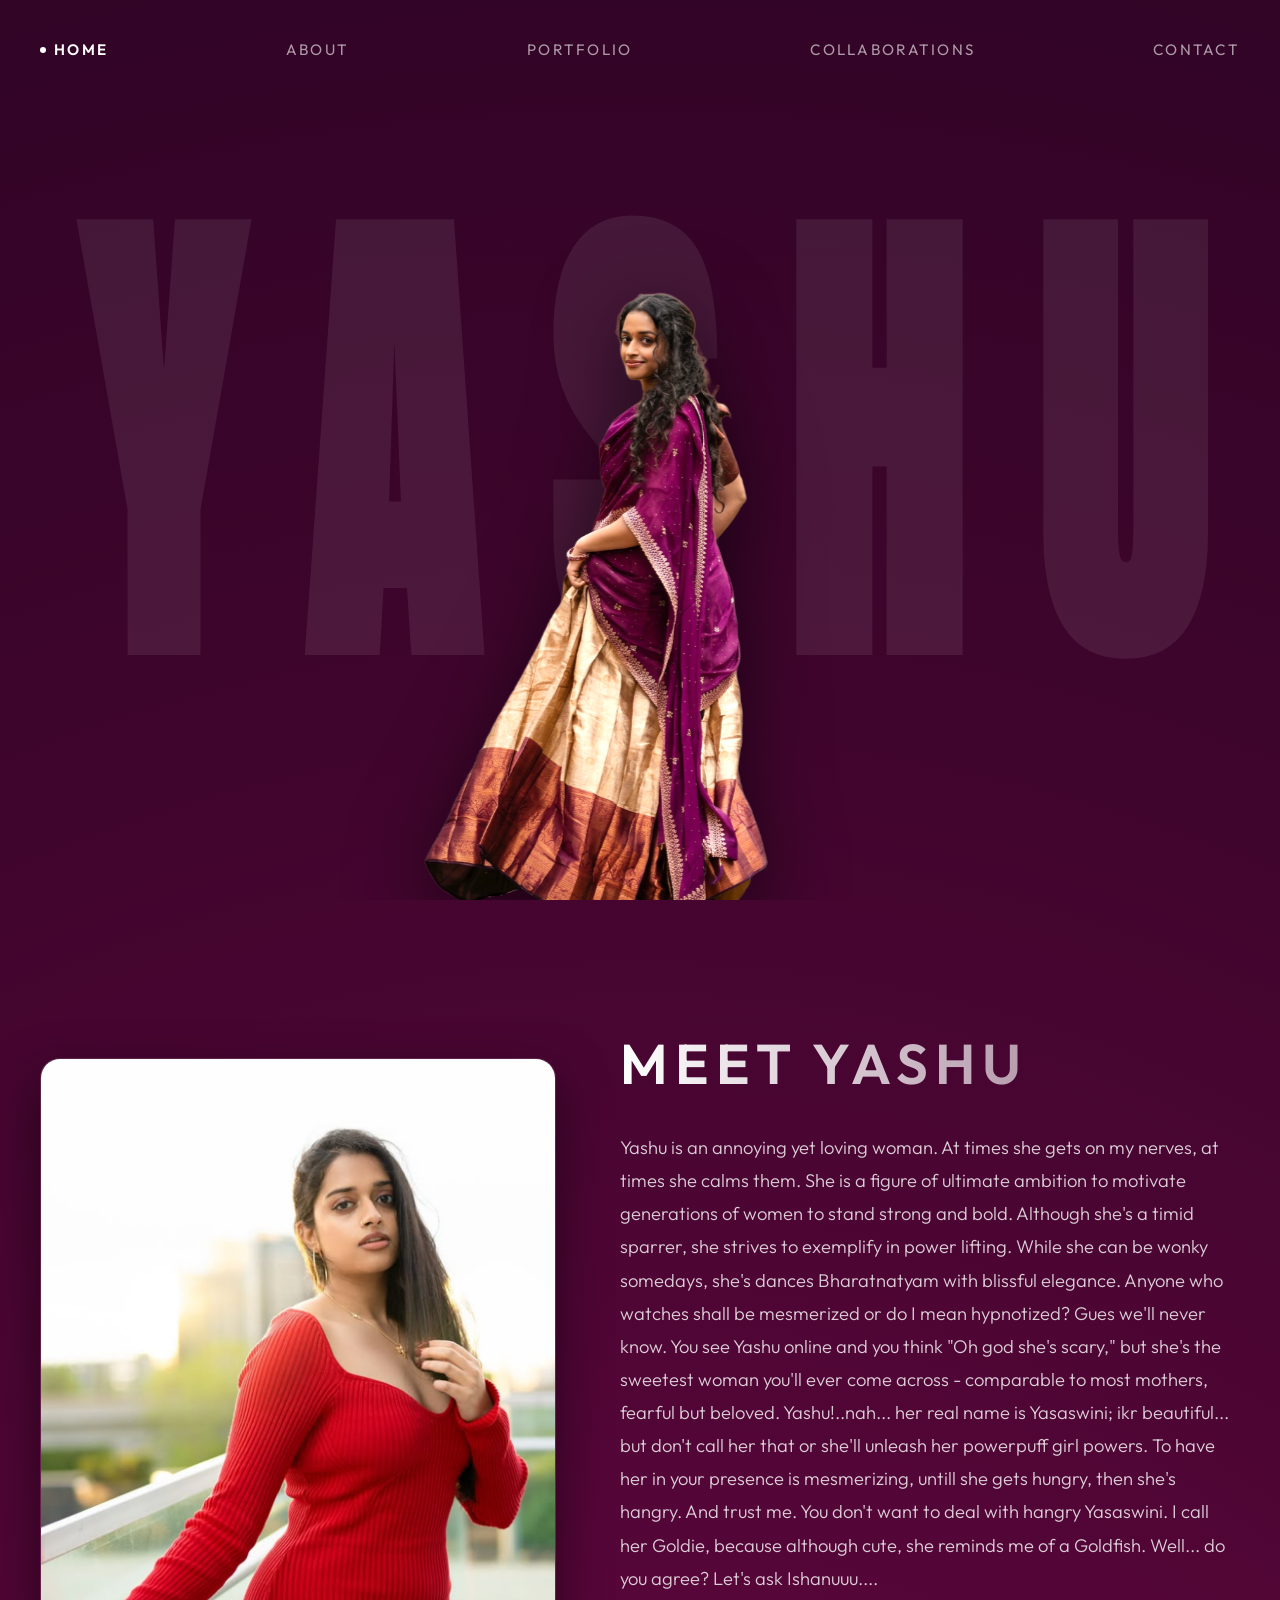
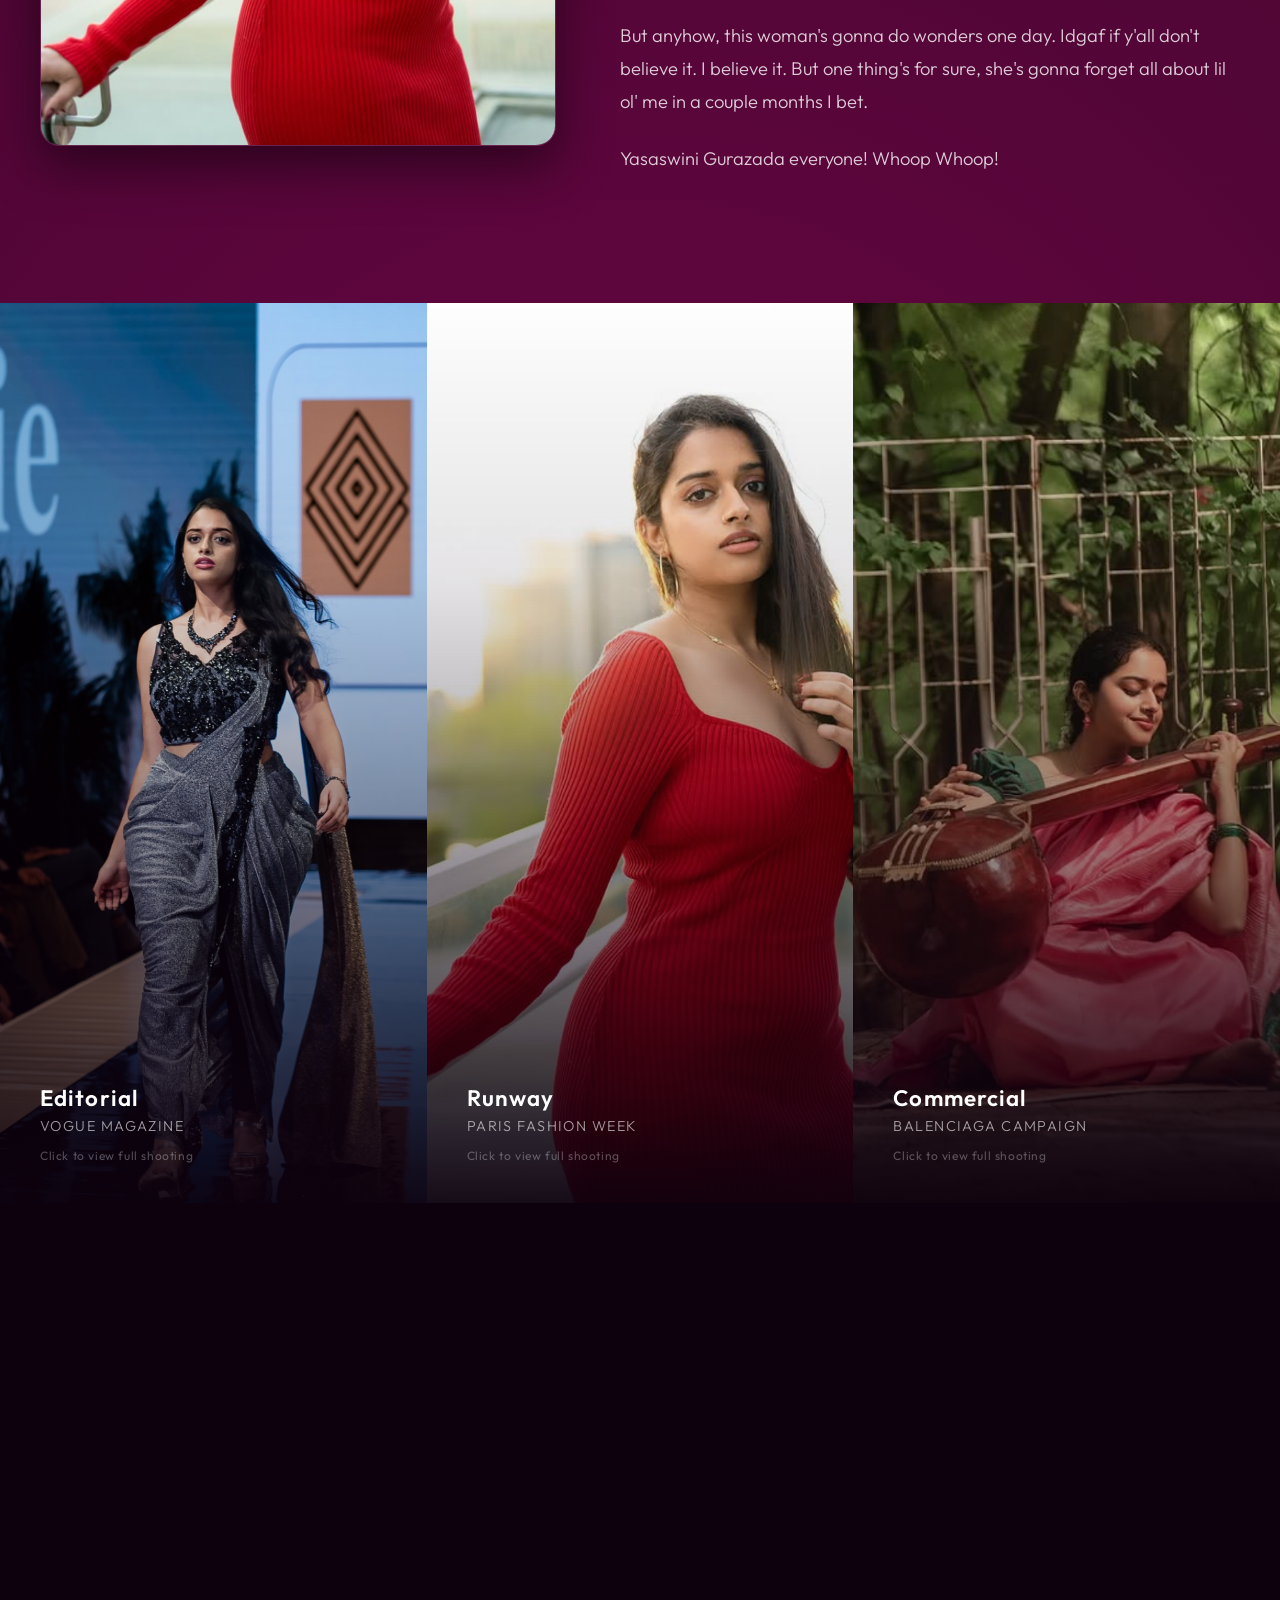
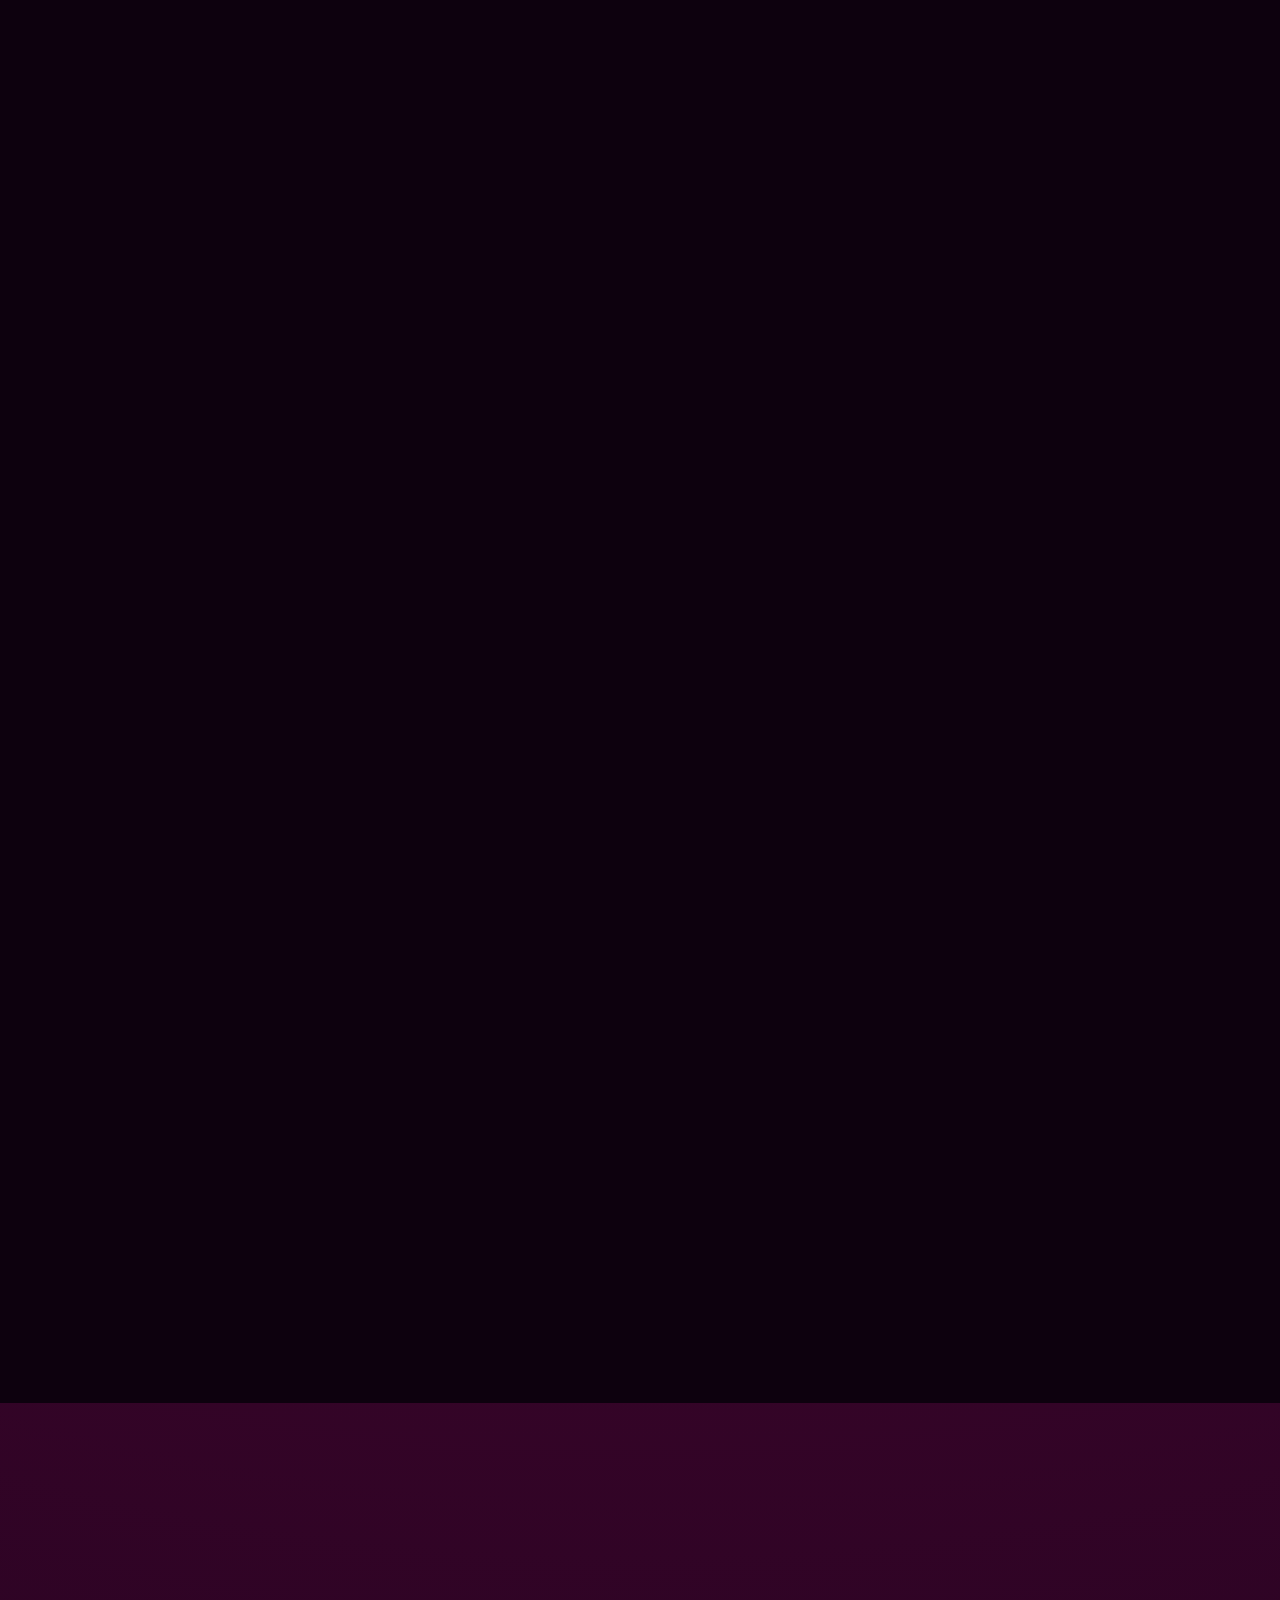
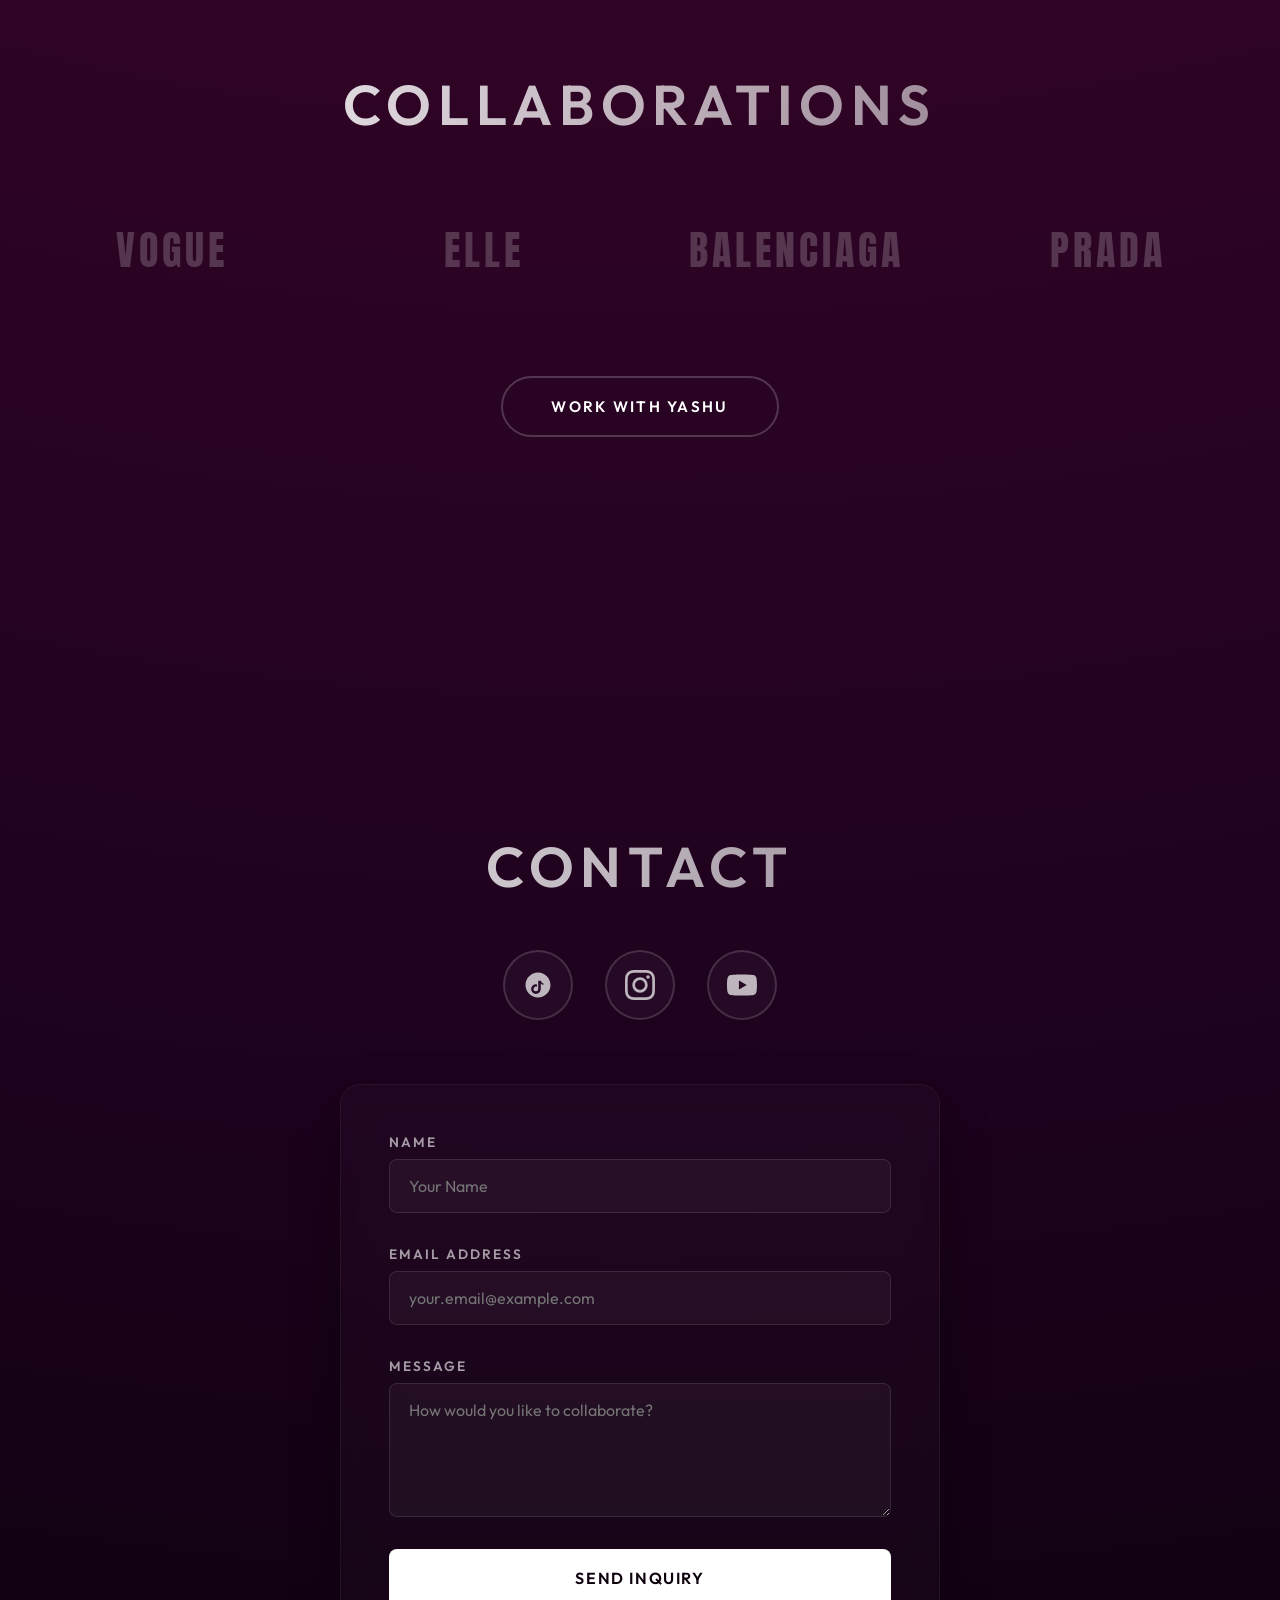
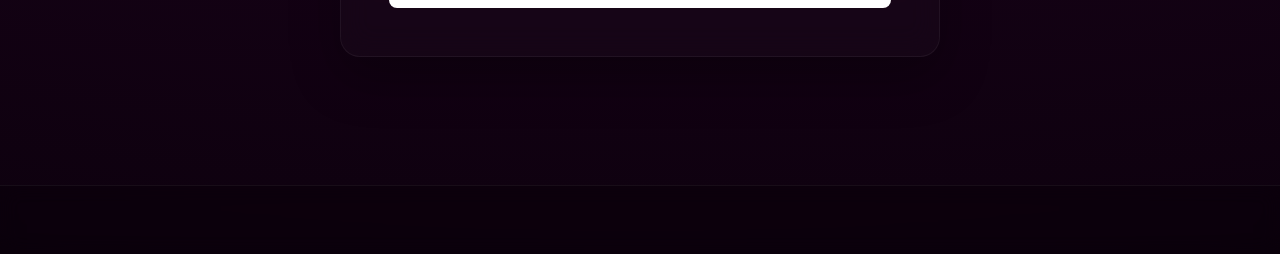
==== index.html @ 1966e65c "Initial commit of Yashu-Site" ====
<!DOCTYPE html>
<html lang="en">

<head>
  <meta charset="UTF-8">
  <meta name="viewport" content="width=device-width, initial-scale=1.0">
  <title>YASHU | Official Site</title>
  <meta name="description"
    content="Official portfolio and landing page of fashion model Yashu. Discover latest press, film & TV appearances, and modeling portfolios.">

  <!-- Google Fonts for Ultra-Modern Typography -->
  <link rel="preconnect" href="https://fonts.googleapis.com">
  <link rel="preconnect" href="https://fonts.gstatic.com" crossorigin>
  <link
    href="https://fonts.googleapis.com/css2?family=Anton&family=Outfit:wght@300;400;600&family=Syne:wght@700;800&family=Alex+Brush&display=swap"
    rel="stylesheet">

  <link rel="stylesheet" href="style.css?v=23">
</head>

<body>

  <!-- Navigation Bar -->
  <header>
    <nav class="nav-container">
      <a href="#home" class="nav-link active" id="nav-home"><span class="dot"></span>HOME</a>
      <a href="#about" class="nav-link" id="nav-about"><span class="dot"></span>ABOUT</a>
      <a href="#portfolio" class="nav-link" id="nav-portfolio"><span class="dot"></span>PORTFOLIO</a>
      <a href="#collaborations" class="nav-link" id="nav-collaborations"><span class="dot"></span>COLLABORATIONS</a>
      <a href="#contact" class="nav-link" id="nav-contact"><span class="dot"></span>CONTACT</a>
    </nav>
  </header>

  <!-- Hero Section -->
  <main id="home" class="hero-section">
    <div class="hero-container">
      <!-- Background Stylized Text (Filled) -->
      <h1 class="bg-title bg-title-fill" id="bg-title-yashu">YASHU</h1>

      <!-- Model Subject Container -->
      <div class="model-container">
        <img src="Yashu-hero.png" alt="Yashu Fashion Model" class="model-image" id="model-img">
      </div>
    </div>
  </main>

  <!-- About Section -->
  <section id="about" class="content-section about-section">
    <div class="section-container">
      <div class="about-grid">
        <div class="about-image-container">
          <div class="about-slider" id="about-slider">
            <img src="About/Yashu-P1.png" alt="Yashu Profile 1" class="about-slide">
            <img src="About/Yashu-P2.png" alt="Yashu Profile 2" class="about-slide">
            <img src="About/Yashu-P3.png" alt="Yashu Profile 3" class="about-slide">
            <img src="About/Yashu-P4.png" alt="Yashu Profile 4" class="about-slide">
            <img src="About/Yashu-P5.png" alt="Yashu Profile 5" class="about-slide">
            <img src="About/Yashu-P6.avif" alt="Yashu Profile 6" class="about-slide">
          </div>
        </div>
        <div class="about-text-container">
          <h2 class="section-title">MEET YASHU</h2>
          <p class="about-bio">Yashu is an annoying yet loving woman. At times she gets on my nerves, at times she calms
            them. She is a figure of ultimate ambition to motivate generations of women to stand strong and bold.
            Although she's a timid sparrer, she strives to exemplify in power lifting. While she can be wonky somedays,
            she's dances Bharatnatyam with blissful elegance. Anyone who watches shall be mesmerized or do I mean
            hypnotized? Gues we'll never know. You see Yashu online and you think "Oh god she's scary," but she's the
            sweetest woman you'll ever come across - comparable to most mothers, fearful but beloved. Yashu!..nah... her
            real name is Yasaswini; ikr beautiful... but don't call her that or she'll unleash her powerpuff girl
            powers. To have her in your presence is mesmerizing, untill she gets hungry, then she's hangry. And trust
            me. You don't want to deal with hangry Yasaswini. I call her Goldie, because although cute, she reminds me
            of a Goldfish. Well... do you agree? Let's ask Ishanuuu....</p>
          <p class="about-bio">But anyhow, this woman's gonna do wonders one day. Idgaf if y'all don't believe it. I
            believe it. But one thing's for sure, she's gonna forget all about lil ol' me in a couple months I bet.</p>
          <p class="about-bio">Yasaswini Gurazada everyone! Whoop Whoop!</p>
        </div>
      </div>
    </div>
  </section>

  <!-- Portfolio Section -->
  <section id="portfolio" class="portfolio-scroll-container">
    <div class="portfolio-sticky-wrapper">
      <div class="portfolio-horizontal-track">
        <div class="portfolio-slide-panel" data-album="Portfolio/Yashu-P1 copy.png" data-title="Editorial"
          data-desc="Vogue Magazine">
          <img src="Portfolio/Yashu-P1 copy.png" alt="Editorial - Vogue" class="portfolio-img">
          <div class="portfolio-overlay">
            <div class="portfolio-info">
              <h3>Editorial</h3>
              <p>Vogue Magazine</p>
              <span class="click-hint">Click to view full shooting</span>
            </div>
          </div>
        </div>
        <div class="portfolio-slide-panel" data-album="Portfolio/Yashu-P2 copy.png" data-title="Runway"
          data-desc="Paris Fashion Week">
          <img src="Portfolio/Yashu-P2 copy.png" alt="Runway - Paris" class="portfolio-img">
          <div class="portfolio-overlay">
            <div class="portfolio-info">
              <h3>Runway</h3>
              <p>Paris Fashion Week</p>
              <span class="click-hint">Click to view full shooting</span>
            </div>
          </div>
        </div>
        <div class="portfolio-slide-panel" data-album="Portfolio/Yashu-P3 copy.png" data-title="Commercial"
          data-desc="Balenciaga Campaign">
          <img src="Portfolio/Yashu-P3 copy.png" alt="Commercial - Balenciaga" class="portfolio-img">
          <div class="portfolio-overlay">
            <div class="portfolio-info">
              <h3>Commercial</h3>
              <p>Balenciaga Campaign</p>
              <span class="click-hint">Click to view full shooting</span>
            </div>
          </div>
        </div>
        <div class="portfolio-slide-panel" data-album="Portfolio/Yashu-P4 copy.png" data-title="Editorial"
          data-desc="Elle Magazine">
          <img src="Portfolio/Yashu-P4 copy.png" alt="Editorial - Elle" class="portfolio-img">
          <div class="portfolio-overlay">
            <div class="portfolio-info">
              <h3>Editorial</h3>
              <p>Elle Magazine</p>
              <span class="click-hint">Click to view full shooting</span>
            </div>
          </div>
        </div>
        <div class="portfolio-slide-panel" data-album="Portfolio/Screenshot 2026-08-06 at 3.28.40 PM.png"
          data-title="Creative" data-desc="Studio Series">
          <img src="Portfolio/Screenshot 2026-08-06 at 3.28.40 PM.png" alt="Creative" class="portfolio-img">
          <div class="portfolio-overlay">
            <div class="portfolio-info">
              <h3>Creative</h3>
              <p>Studio Series</p>
              <span class="click-hint">Click to view full shooting</span>
            </div>
          </div>
        </div>
        <div class="portfolio-slide-panel" data-link="street.html" data-title="High Fashion"
          data-desc="Casual Showcase">
          <img src="Portfolio/Screenshot 2026-08-06 at 3.30.54 PM.png" alt="High Fashion" class="portfolio-img">
          <div class="portfolio-overlay">
            <div class="portfolio-info">
              <h3>High Fashion</h3>
              <p>Casual Showcase</p>
              <span class="click-hint">Click to view album</span>
            </div>
          </div>
        </div>
        <div class="portfolio-slide-panel" data-link="dance.html" data-title="Bharatnatyam Dance"
          data-desc="Classical Performance">
          <img src="Portfolio/Dance/Yashu-P5.png" alt="Bharatnatyam Dance" class="portfolio-img">
          <div class="portfolio-overlay">
            <div class="portfolio-info">
              <h3>Bharatnatyam Dance</h3>
              <p>Classical Performance</p>
              <span class="click-hint">Click to view album</span>
            </div>
          </div>
        </div>
      </div>
    </div>
  </section>

  <!-- Lightbox Modal with Album Navigation -->
  <div id="lightbox" class="lightbox" aria-hidden="true">
    <button class="lightbox-close" aria-label="Close Lightbox">&times;</button>
    <button class="lightbox-nav lightbox-prev" aria-label="Previous Image">&#10094;</button>
    <img class="lightbox-content" id="lightbox-img" src="" alt="">
    <button class="lightbox-nav lightbox-next" aria-label="Next Image">&#10095;</button>
    <div id="lightbox-caption" class="lightbox-caption">
      <h3 id="lightbox-title"></h3>
      <p id="lightbox-desc"></p>
    </div>
  </div>

  <!-- Collaborations Section -->
  <section id="collaborations" class="content-section collaborations-section">
    <div class="section-container">
      <h2 class="section-title center">COLLABORATIONS</h2>
      <div class="collab-brands">
        <div class="brand-logo">VOGUE</div>
        <div class="brand-logo">ELLE</div>
        <div class="brand-logo">BALENCIAGA</div>
        <div class="brand-logo">PRADA</div>
      </div>
      <div class="collab-cta">
        <a href="#contact" class="collab-btn">Work with Yashu</a>
      </div>
    </div>
  </section>

  <!-- Contact Section -->
  <section id="contact" class="content-section contact-section">
    <div class="section-container">
      <h2 class="section-title center">CONTACT</h2>

      <!-- Social Handles (Center Aligned Circles) -->
      <div class="social-circles">
        <a href="https://www.tiktok.com/@yashu_gurazada" target="_blank" class="social-circle-link" aria-label="TikTok">
          <svg class="social-icon" viewBox="0 0 24 24" fill="currentColor">
            <path
              d="M12 2C6.477 2 2 6.477 2 12s4.477 10 10 10 10-4.477 10-10S17.523 2 12 2zm4.325 9.878a3.19 3.19 0 0 1-1.341-.53 4.195 4.195 0 0 1-.772-.67v4.619a3.863 3.863 0 1 1-3.863-3.863c.27 0 .524.03.771.082v1.94a1.868 1.868 0 1 0 1.092 1.841V8.5h2.122c.112.753.53 1.408 1.134 1.841a3.189 3.189 0 0 1 .857.537v2Z" />
          </svg>
        </a>
        <a href="https://www.instagram.com/yashu_gurazada/?hl=en" target="_blank" class="social-circle-link"
          aria-label="Instagram">
          <svg class="social-icon" viewBox="0 0 24 24" fill="currentColor">
            <path
              d="M12 2.163c3.204 0 3.584.012 4.85.07 3.252.148 4.771 1.691 4.919 4.919.058 1.265.069 1.645.069 4.849 0 3.205-.012 3.584-.069 4.849-.149 3.225-1.664 4.771-4.919 4.919-1.266.058-1.644.07-4.85.07-3.204 0-3.584-.012-4.849-.07-3.26-.149-4.771-1.699-4.919-4.92-.058-1.265-.07-1.644-.07-4.849 0-3.204.013-3.583.07-4.849.149-3.227 1.664-4.771 4.919-4.919 1.266-.057 1.645-.069 4.849-.069zM12 0C8.741 0 8.333.014 7.053.072 2.695.272.273 2.69.073 7.051.014 8.333 0 8.741 0 12c0 3.259.014 3.668.072 4.948.2 4.358 2.618 6.78 6.98 6.98 1.281.058 1.689.072 4.948.072 3.259 0 3.668-.014 4.948-.072 4.354-.2 6.782-2.618 6.979-6.98.059-1.28.073-1.689.073-4.948 0-3.259-.014-3.667-.072-4.947-.196-4.354-2.617-6.78-6.979-6.98C15.668.014 15.259 0 12 0zm0 5.838a6.162 6.162 0 1 0 0 12.324 6.162 6.162 0 0 0 0-12.324zM12 16a4 4 0 1 1 0-8 4 4 0 0 1 0 8zm6.406-11.845a1.44 1.44 0 1 0 0 2.881 1.44 1.44 0 0 0 0-2.881z" />
          </svg>
        </a>
        <a href="https://youtube.com" target="_blank" class="social-circle-link" aria-label="YouTube">
          <svg class="social-icon" viewBox="0 0 24 24" fill="currentColor">
            <path
              d="M23.498 6.163a3.003 3.003 0 0 0-2.11-2.11C19.518 3.545 12 3.545 12 3.545s-7.518 0-9.388.507a3.003 3.003 0 0 0-2.11 2.11C0 8.033 0 12 0 12s0 3.967.502 5.837a3.003 3.003 0 0 0 2.11 2.11C4.482 20.455 12 20.455 12 20.455s7.518 0 9.388-.507a3.003 3.003 0 0 0 2.11-2.11C24 15.967 24 12 24 12s0-3.967-.502-5.837zM9.545 15.568V8.432L15.818 12l-6.273 3.568z" />
          </svg>
        </a>
      </div>

      <!-- Inquiries Form -->
      <form action="https://formsubmit.co/sai.gutala@gmail.com" method="POST" class="contact-form">
        <!-- FormSubmit customization fields -->
        <input type="hidden" name="_subject" value="New Inquiry from Yashu Official Site">
        <input type="hidden" name="_template" value="table">

        <div class="form-group">
          <label for="name">Name</label>
          <input type="text" id="name" name="name" required placeholder="Your Name">
        </div>
        <div class="form-group">
          <label for="email">Email Address</label>
          <input type="email" id="email" name="email" required placeholder="your.email@example.com">
        </div>
        <div class="form-group">
          <label for="message">Message</label>
          <textarea id="message" name="message" rows="5" required
            placeholder="How would you like to collaborate?"></textarea>
        </div>
        <button type="submit" class="submit-btn">Send Inquiry</button>
      </form>
    </div>
  </section>

  <!-- Subtle Footer Info -->
  <footer>
    <div class="footer-content">
      <p class="scrolling-text">PORTFOLIO &bull; FASHION &bull; MODELING &bull; ACTING &bull; COMMERCIAL</p>
    </div>
  </footer>

  <script src="script.js?v=24"></script>
</body>

</html>
---- style.css ----
/* Reset & Core Styles */
* {
  margin: 0;
  padding: 0;
  box-sizing: border-box;
}

html {
  background-color: #0d010e; /* Matches bottom gradient color to prevent white showing on scroll */
  scroll-behavior: smooth;
}

body {
  font-family: 'Outfit', sans-serif;
  /* Deep purple/magenta radial spotlight gradient matching Image 2 */
  background: radial-gradient(circle at 50% 35%, #680643 0%, #3d052b 40%, #1e021e 80%, #0d010e 100%);
  color: #ffffff;
  min-height: 100vh;
  overflow-x: hidden;
  display: flex;
  flex-direction: column;
  justify-content: space-between;
}

/* Header & Navigation */
header {
  width: 100%;
  padding: 2.5rem 2rem;
  z-index: 100;
  position: fixed;
  top: 0;
  left: 0;
  border-bottom: 1px solid transparent;
  transition: background 0.3s ease, padding 0.3s ease, border-color 0.3s ease, box-shadow 0.3s ease, backdrop-filter 0.3s ease, -webkit-backdrop-filter 0.3s ease;
}

header.scrolled {
  padding: 1.2rem 2rem;
  background: rgba(13, 1, 14, 0.75);
  backdrop-filter: blur(20px);
  -webkit-backdrop-filter: blur(20px);
  border-bottom-color: rgba(255, 255, 255, 0.05);
  box-shadow: 0 10px 30px rgba(0, 0, 0, 0.3);
}

.nav-container {
  max-width: 1200px;
  margin: 0 auto;
  display: flex;
  justify-content: space-between;
  align-items: center;
  width: 100%;
}

.nav-link {
  color: #ffffff;
  text-decoration: none;
  font-family: 'Outfit', sans-serif;
  font-weight: 400;
  font-size: 0.95rem;
  letter-spacing: 0.15em;
  opacity: 0.6;
  transition: opacity 0.3s ease, transform 0.3s ease;
  position: relative;
  display: flex;
  align-items: center;
}

.nav-link:hover {
  opacity: 1;
  transform: translateY(-2px);
}

.nav-link.active {
  opacity: 1;
  font-weight: 600;
}

/* Navigation dot matching Zendaya style */
.nav-link .dot {
  display: inline-block;
  width: 6px;
  height: 6px;
  background-color: #ffffff;
  border-radius: 50%;
  margin-right: 8px;
  opacity: 0;
  transition: opacity 0.3s ease;
}

.nav-link.active .dot {
  opacity: 1;
}

/* Hero Section & Layering */
.hero-section {
  height: 100vh;
  display: flex;
  align-items: center;
  justify-content: center;
  position: relative;
  width: 100%;
  overflow: hidden;
}

.hero-container {
  position: static;
  width: 100%;
  max-width: 1400px;
  height: 100%;
  display: flex;
  align-items: center;
  justify-content: center;
}

/* Background Title - Zendaya-style but faded white */
.bg-title {
  position: absolute;
  left: 0;
  right: 0;
  width: auto;
  text-align: center;
  font-family: 'Anton', sans-serif;
  /* Massive, bold, tall uppercase lettering with slightly reduced size to prevent cut-off */
  font-size: clamp(10rem, 28vw, 30rem);
  line-height: 0.8;
  font-weight: 900;
  letter-spacing: 0.20em;
  margin-right: -0.20em; /* Compensate for right-side letter-spacing to center text perfectly */
  text-transform: uppercase;
  user-select: none;
  pointer-events: none;
  transform: scaleY(1.35); /* Taller scale so S curves are visible behind the model */
  animation: fadeInText 1.5s cubic-bezier(0.16, 1, 0.3, 1) forwards;
}

.bg-title-fill {
  color: rgba(255, 255, 255, 0.08); /* Faded white behind subject */
  z-index: 1;
}

/* Model Subject Layer */
.model-container {
  position: absolute;
  bottom: 0;
  left: 50%;
  transform: translateX(-50%);
  z-index: 2;
  display: flex;
  align-items: flex-end;
  justify-content: center;
  pointer-events: none;
}

.model-image {
  max-height: 90vh; /* Restored original height size */
  width: auto;
  object-fit: contain;
  /* Smooth entry animation */
  transform: translateY(50px);
  opacity: 0;
  animation: slideUpModel 1.2s cubic-bezier(0.16, 1, 0.3, 1) forwards;
  filter: brightness(1.15) drop-shadow(0 20px 40px rgba(0, 0, 0, 0.6));
}

/* Footer Section */
footer {
  width: 100%;
  padding: 1.5rem 0;
  background: rgba(0, 0, 0, 0.2);
  backdrop-filter: blur(10px);
  z-index: 5;
  border-top: 1px solid rgba(255, 255, 255, 0.05);
}

.footer-content {
  overflow: hidden;
  white-space: nowrap;
  width: 100%;
}

.scrolling-text {
  display: inline-block;
  font-size: 0.8rem;
  letter-spacing: 0.3em;
  color: rgba(255, 255, 255, 0.3);
  text-transform: uppercase;
  animation: scrollText 25s linear infinite;
  padding-left: 100%;
}

/* Animations */
@keyframes fadeInText {
  from {
    opacity: 0;
  }
  to {
    opacity: 1;
  }
}

@keyframes slideUpModel {
  from {
    opacity: 0;
  }
  to {
    opacity: 1;
  }
}

@keyframes scrollText {
  0% {
    transform: translate3d(0, 0, 0);
  }
  100% {
    transform: translate3d(-100%, 0, 0);
  }
}

/* Content Sections & Grid Layouts */
.content-section {
  padding: 8rem 2rem;
  min-height: 100vh;
  display: flex;
  align-items: center;
  position: relative;
  z-index: 3;
}

.section-container {
  max-width: 1200px;
  margin: 0 auto;
  width: 100%;
}

.section-title {
  font-family: 'Outfit', sans-serif;
  font-size: clamp(2rem, 5vw, 3.5rem);
  font-weight: 600;
  letter-spacing: 0.12em;
  margin-bottom: 3rem;
  text-transform: uppercase;
  background: linear-gradient(90deg, #ffffff, rgba(255, 255, 255, 0.4));
  -webkit-background-clip: text;
  -webkit-text-fill-color: transparent;
}

.section-title.center {
  text-align: center;
}

/* About Section */
.about-grid {
  display: grid;
  grid-template-columns: 1fr 1.2fr;
  gap: 4rem;
  align-items: center;
}

.about-image-container {
  position: relative;
  border-radius: 20px;
  overflow: hidden;
  box-shadow: 0 20px 50px rgba(0, 0, 0, 0.5);
  border: 1px solid rgba(255, 255, 255, 0.1);
  background: rgba(255, 255, 255, 0.02);
}

.about-slider {
  display: flex;
  width: 100%;
  height: 100%;
  transition: transform 0.8s cubic-bezier(0.76, 0, 0.24, 1);
}

.about-slide {
  width: 100%;
  flex-shrink: 0;
  display: block;
  object-fit: cover;
  aspect-ratio: 3/4;
}

.about-text-container {
  display: flex;
  flex-direction: column;
  gap: 1.5rem;
}

.about-text-container .section-title {
  margin-bottom: 0.5rem;
  white-space: nowrap;
}

.about-bio {
  font-size: 1.15rem;
  line-height: 1.8;
  color: rgba(255, 255, 255, 0.8);
  font-weight: 300;
}

/* Portfolio Horizontal Scroll Section */
.portfolio-scroll-container {
  position: relative;
  height: 300vh; /* Scroll length */
  background: #0d010e;
}

.portfolio-sticky-wrapper {
  position: sticky;
  top: 0;
  height: 100vh;
  width: 100%;
  overflow: hidden;
  display: flex;
  align-items: center;
}

.portfolio-horizontal-track {
  display: flex;
  height: 100%;
  width: 233.33vw; /* 7 panels * 33.33vw each */
  will-change: transform;
}

.portfolio-slide-panel {
  position: relative;
  flex: 0 0 33.333vw; /* 3 panels fill the screen width */
  height: 100%;
  overflow: hidden;
  cursor: pointer;
}

@media (max-width: 900px) {
  .portfolio-horizontal-track {
    width: 350vw; /* 7 panels * 50vw each */
  }
  .portfolio-slide-panel {
    flex: 0 0 50vw; /* 2 panels fill the screen width */
  }
}

@media (max-width: 600px) {
  .portfolio-horizontal-track {
    width: 700vw; /* 7 panels * 100vw each */
  }
  .portfolio-slide-panel {
    flex: 0 0 100vw; /* 1 panel fills the screen width */
  }
}

.portfolio-img {
  width: 100%;
  height: 100%;
  object-fit: cover;
  display: block;
  transition: transform 0.8s cubic-bezier(0.16, 1, 0.3, 1);
}

.portfolio-slide-panel:hover .portfolio-img {
  transform: scale(1.04);
}

.portfolio-overlay {
  position: absolute;
  top: 0;
  left: 0;
  width: 100%;
  height: 100%;
  /* Elegant dark gradient that fades out upwards, ensuring high text readability */
  background: linear-gradient(to top, rgba(13, 1, 14, 0.95) 0%, rgba(13, 1, 14, 0.4) 40%, rgba(13, 1, 14, 0.1) 70%, transparent 100%);
  display: flex;
  align-items: flex-end;
  padding: 2.5rem;
  box-sizing: border-box;
}

.portfolio-info {
  width: 100%;
}

.portfolio-info h3 {
  font-family: 'Outfit', sans-serif;
  font-weight: 600;
  font-size: 1.4rem;
  letter-spacing: 0.05em;
  color: #ffffff;
  margin-bottom: 0.3rem;
}

.portfolio-info p {
  font-family: 'Outfit', sans-serif;
  font-weight: 300;
  font-size: 0.9rem;
  letter-spacing: 0.1em;
  color: rgba(255, 255, 255, 0.6);
  text-transform: uppercase;
}

.click-hint {
  display: block;
  font-size: 0.75rem;
  color: rgba(255, 255, 255, 0.3);
  margin-top: 0.8rem;
  letter-spacing: 0.05em;
  transition: color 0.3s ease, transform 0.3s ease;
}

.portfolio-slide-panel:hover .click-hint {
  color: #ffffff;
  transform: translateX(4px);
}

/* Lightbox Modal */
.lightbox {
  display: none;
  position: fixed;
  z-index: 1000;
  top: 0;
  left: 0;
  width: 100%;
  height: 100%;
  background: rgba(13, 1, 14, 0.95);
  backdrop-filter: blur(15px);
  -webkit-backdrop-filter: blur(15px);
  flex-direction: column;
  align-items: center;
  justify-content: center;
  opacity: 0;
  pointer-events: none;
  transition: opacity 0.4s ease;
}

.lightbox.active {
  opacity: 1;
  pointer-events: auto;
  display: flex;
}

.lightbox-close {
  position: absolute;
  top: 2rem;
  right: 2rem;
  color: rgba(255, 255, 255, 0.6);
  background: none;
  border: none;
  font-size: 3rem;
  font-weight: 200;
  cursor: pointer;
  transition: color 0.3s ease;
}

.lightbox-close:hover {
  color: #ffffff;
}

.lightbox-nav {
  position: absolute;
  top: 50%;
  transform: translateY(-50%);
  background: rgba(255, 255, 255, 0.05);
  border: 1px solid rgba(255, 255, 255, 0.1);
  color: #ffffff;
  font-size: 2rem;
  width: 60px;
  height: 60px;
  border-radius: 50%;
  cursor: pointer;
  display: flex;
  align-items: center;
  justify-content: center;
  transition: all 0.3s ease;
  z-index: 1010;
  user-select: none;
}

.lightbox-nav:hover {
  background: #ffffff;
  color: #0d010e;
  box-shadow: 0 10px 20px rgba(0, 0, 0, 0.5);
}

.lightbox-prev {
  left: 3rem;
}

.lightbox-next {
  right: 3rem;
}

@media (max-width: 768px) {
  .lightbox-nav {
    width: 45px;
    height: 45px;
    font-size: 1.5rem;
  }
  .lightbox-prev {
    left: 1rem;
  }
  .lightbox-next {
    right: 1rem;
  }
}

.lightbox-content {
  max-width: 85%;
  max-height: 75vh;
  object-fit: contain;
  border-radius: 10px;
  box-shadow: 0 25px 60px rgba(0, 0, 0, 0.8);
  border: 1px solid rgba(255, 255, 255, 0.1);
  transform: scale(0.95);
  transition: transform 0.4s cubic-bezier(0.16, 1, 0.3, 1);
}

.lightbox.active .lightbox-content {
  transform: scale(1);
}

.lightbox-caption {
  margin-top: 2rem;
  text-align: center;
}

.lightbox-caption h3 {
  font-family: 'Outfit', sans-serif;
  font-weight: 600;
  font-size: 1.5rem;
  letter-spacing: 0.05em;
  color: #ffffff;
  margin-bottom: 0.5rem;
}

.lightbox-caption p {
  font-family: 'Outfit', sans-serif;
  font-weight: 300;
  font-size: 1rem;
  letter-spacing: 0.1em;
  color: rgba(255, 255, 255, 0.6);
  text-transform: uppercase;
}

/* Collaborations Section */
.collab-brands {
  display: grid;
  grid-template-columns: repeat(auto-fit, minmax(200px, 1fr));
  gap: 3rem;
  align-items: center;
  justify-items: center;
  padding: 2rem 0;
}

.brand-logo {
  font-family: 'Anton', sans-serif;
  font-size: 2.5rem;
  letter-spacing: 0.1em;
  color: rgba(255, 255, 255, 0.2);
  transition: color 0.3s ease, transform 0.3s ease;
  user-select: none;
  cursor: default;
}

.brand-logo:hover {
  color: rgba(255, 255, 255, 0.95);
  transform: scale(1.1);
}

.collab-cta {
  display: flex;
  justify-content: center;
  margin-top: 4rem;
}

.collab-btn {
  display: inline-block;
  padding: 1.2rem 3rem;
  font-family: 'Outfit', sans-serif;
  font-weight: 600;
  font-size: 0.95rem;
  letter-spacing: 0.15em;
  text-transform: uppercase;
  color: #ffffff;
  background: transparent;
  border: 2px solid rgba(255, 255, 255, 0.2);
  border-radius: 50px;
  text-decoration: none;
  transition: all 0.4s cubic-bezier(0.16, 1, 0.3, 1);
}

.collab-btn:hover {
  background: #ffffff;
  color: #0d010e;
  border-color: #ffffff;
  transform: translateY(-3px);
  box-shadow: 0 15px 30px rgba(255, 255, 255, 0.15);
}

/* Contact Section with Social Circles and Form */
.contact-section {
  display: flex;
  flex-direction: column;
  align-items: center;
  justify-content: center;
}

.social-circles {
  display: flex;
  justify-content: center;
  gap: 2rem;
  margin-bottom: 4rem;
}

.social-circle-link {
  width: 70px;
  height: 70px;
  border-radius: 50%;
  border: 2px solid rgba(255, 255, 255, 0.15);
  background: rgba(255, 255, 255, 0.03);
  display: flex;
  align-items: center;
  justify-content: center;
  color: rgba(255, 255, 255, 0.7);
  transition: all 0.4s cubic-bezier(0.16, 1, 0.3, 1);
  text-decoration: none;
}

.social-circle-link:hover {
  color: #ffffff;
  background: #680643;
  border-color: #680643;
  transform: translateY(-5px);
  box-shadow: 0 10px 25px rgba(104, 6, 67, 0.5);
}

.social-icon {
  width: 30px;
  height: 30px;
}

.contact-form {
  max-width: 600px;
  width: 100%;
  margin: 0 auto;
  background: rgba(255, 255, 255, 0.02);
  padding: 3rem;
  border-radius: 20px;
  border: 1px solid rgba(255, 255, 255, 0.05);
  backdrop-filter: blur(15px);
  box-shadow: 0 20px 50px rgba(0, 0, 0, 0.3);
}

.form-group {
  margin-bottom: 2rem;
  display: flex;
  flex-direction: column;
  gap: 0.5rem;
}

.form-group label {
  font-size: 0.85rem;
  text-transform: uppercase;
  letter-spacing: 0.15em;
  color: rgba(255, 255, 255, 0.6);
  font-weight: 600;
}

.form-group input,
.form-group textarea {
  width: 100%;
  padding: 1rem 1.2rem;
  background: rgba(255, 255, 255, 0.04);
  border: 1px solid rgba(255, 255, 255, 0.1);
  border-radius: 8px;
  color: #ffffff;
  font-family: 'Outfit', sans-serif;
  font-size: 1rem;
  transition: all 0.3s ease;
}

.form-group input:focus,
.form-group textarea:focus {
  outline: none;
  background: rgba(255, 255, 255, 0.08);
  border-color: rgba(104, 6, 67, 0.8);
  box-shadow: 0 0 15px rgba(104, 6, 67, 0.25);
}

.submit-btn {
  width: 100%;
  padding: 1.2rem;
  background: #ffffff;
  color: #0d010e;
  border: none;
  border-radius: 8px;
  font-family: 'Outfit', sans-serif;
  font-weight: 600;
  font-size: 1rem;
  letter-spacing: 0.1em;
  text-transform: uppercase;
  cursor: pointer;
  transition: all 0.3s ease;
}

.submit-btn:hover {
  background: #680643;
  color: #ffffff;
  box-shadow: 0 10px 25px rgba(104, 6, 67, 0.4);
}

/* Responsive Scaling */
@media (max-width: 768px) {
  header {
    padding: 1.5rem 1rem;
  }

  .nav-container {
    gap: 10px;
  }
  
  .nav-link {
    font-size: 0.8rem;
    letter-spacing: 0.08em;
  }
  
  .bg-title {
    font-size: clamp(5rem, 25vw, 12rem);
  }
  
  .model-image {
    max-height: 70vh;
  }
}
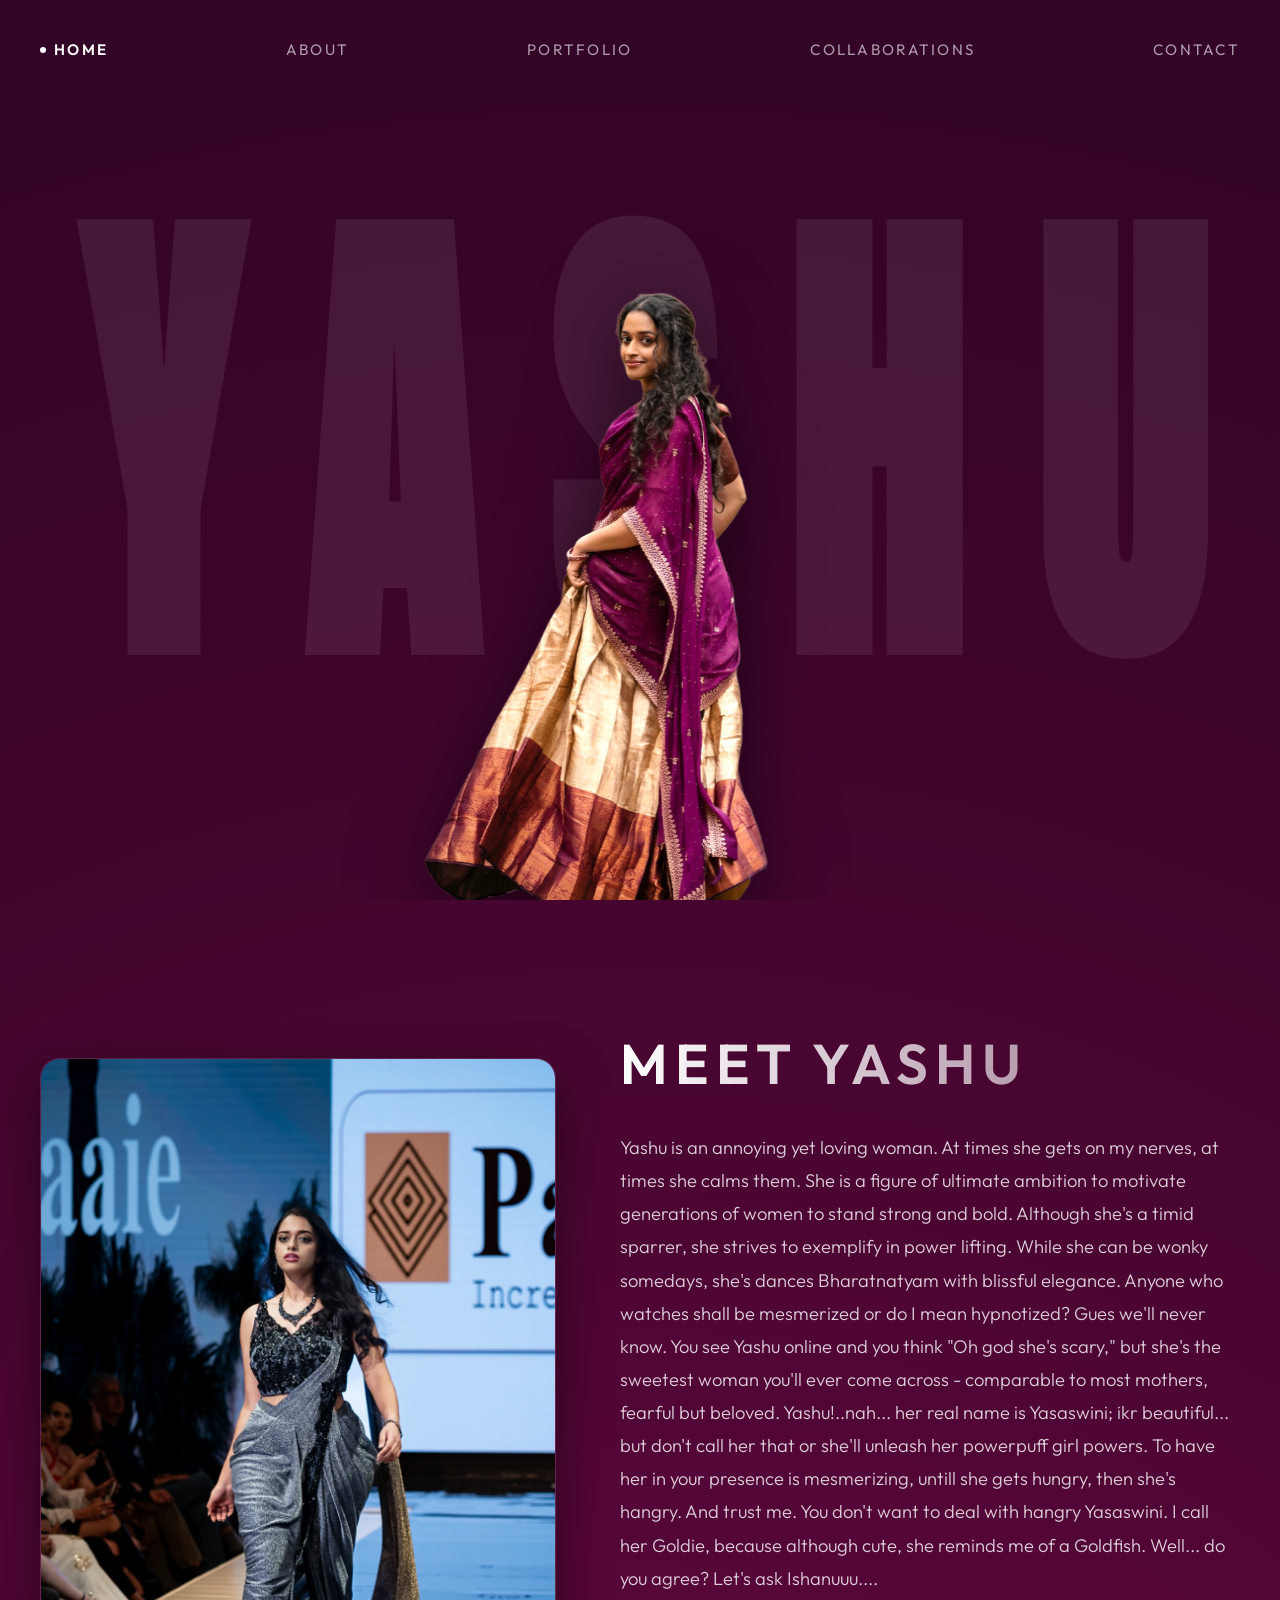
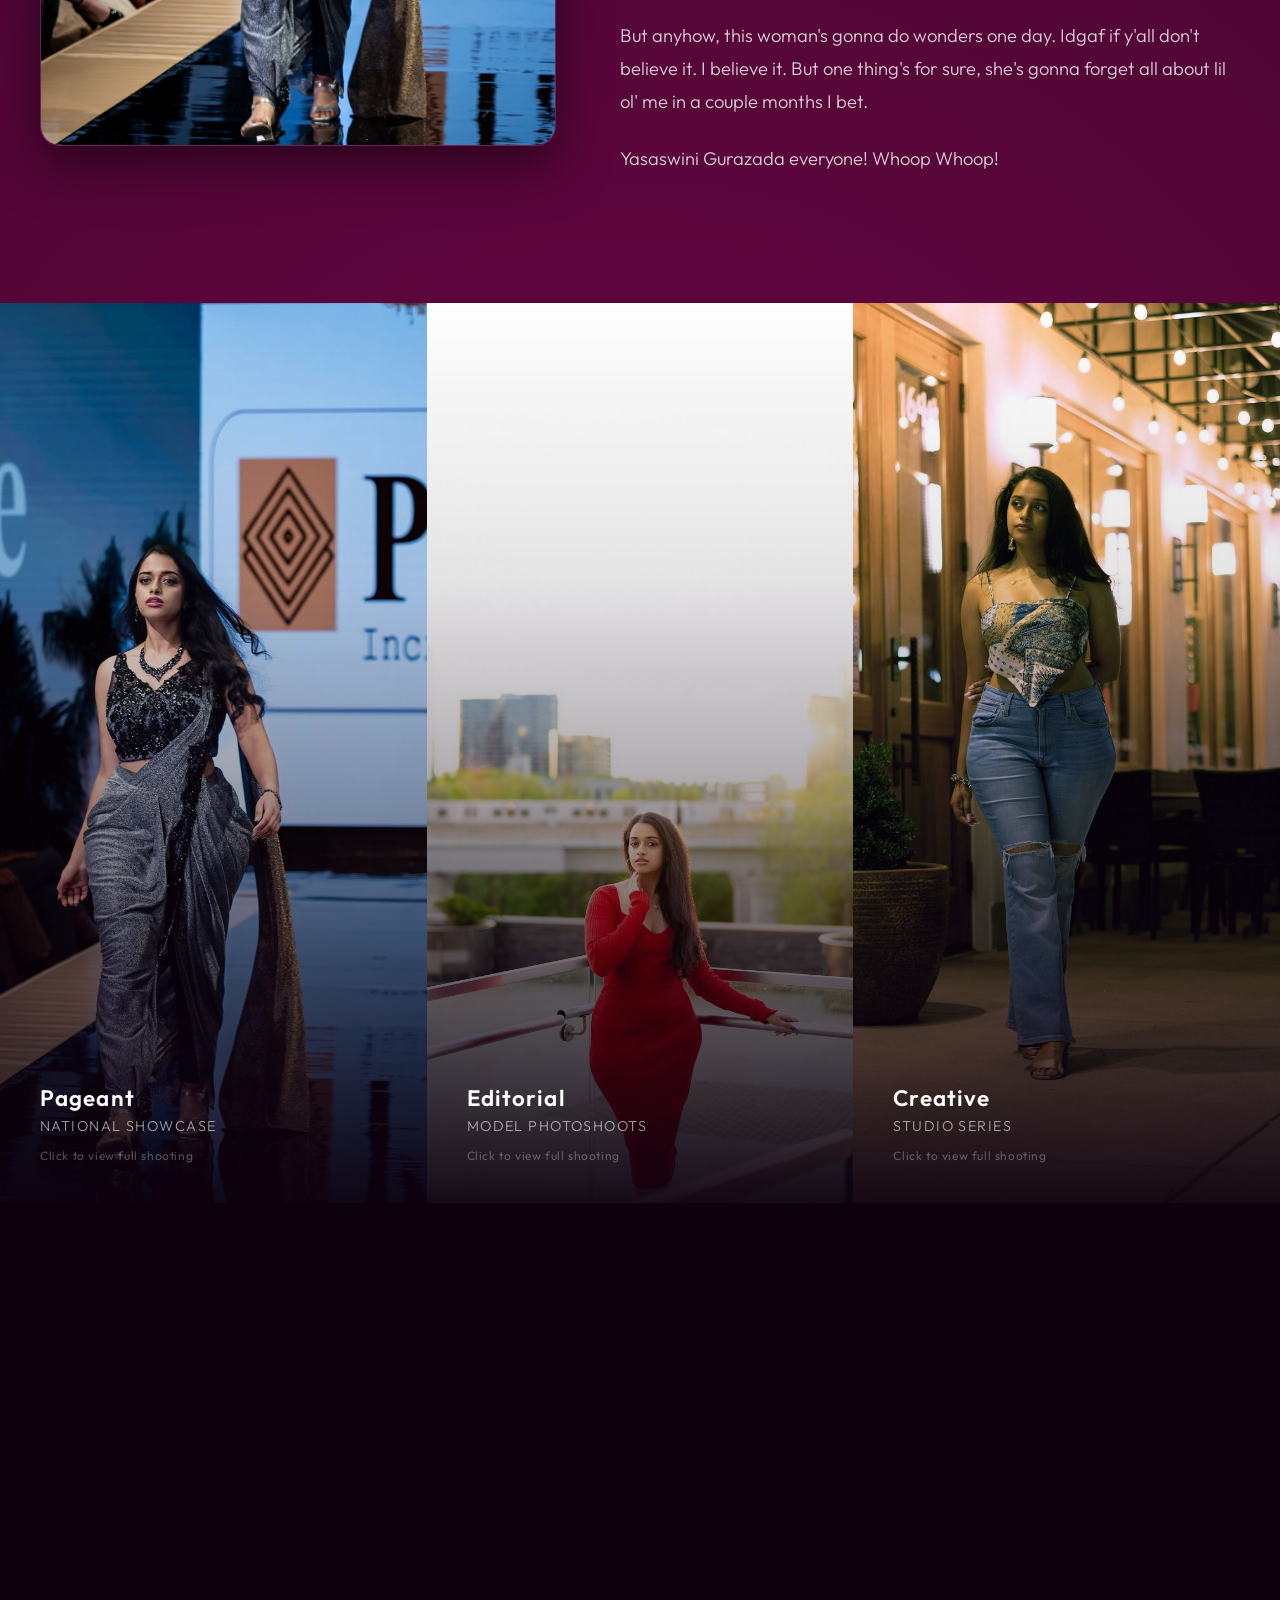
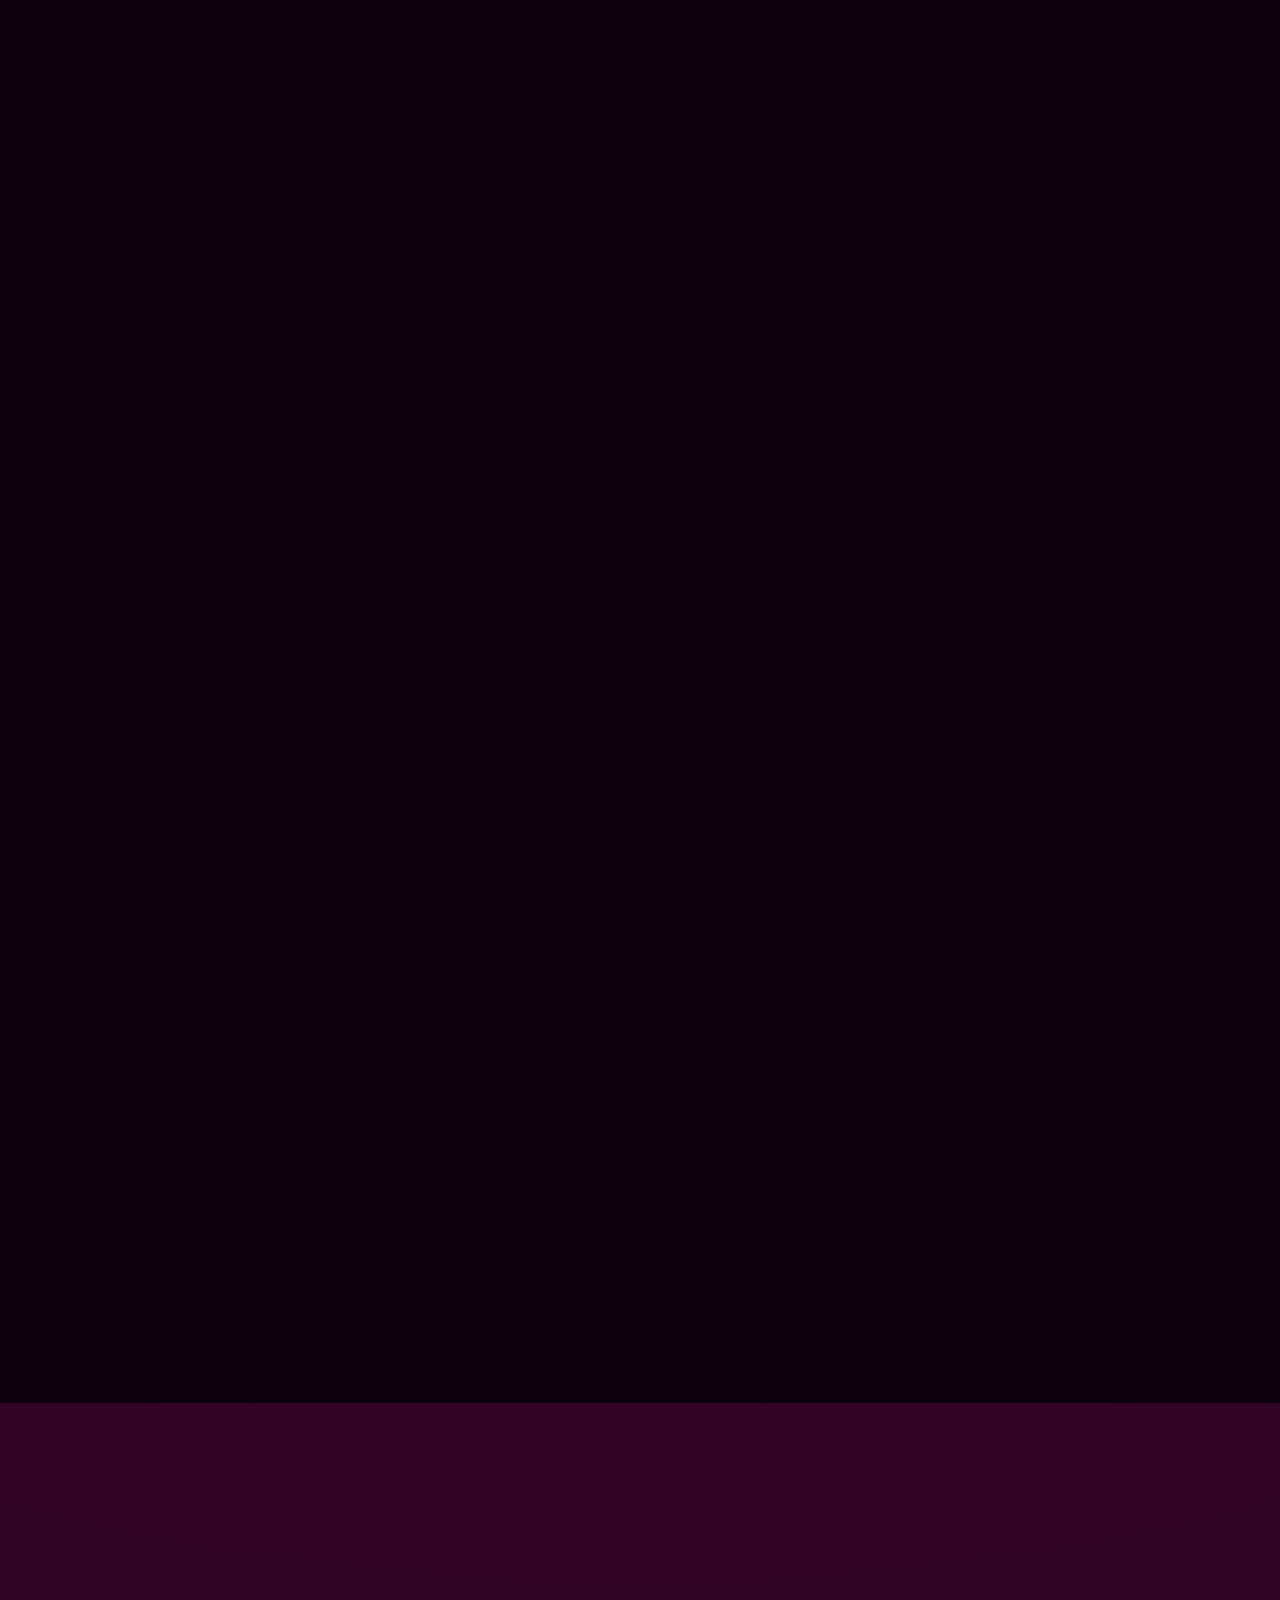
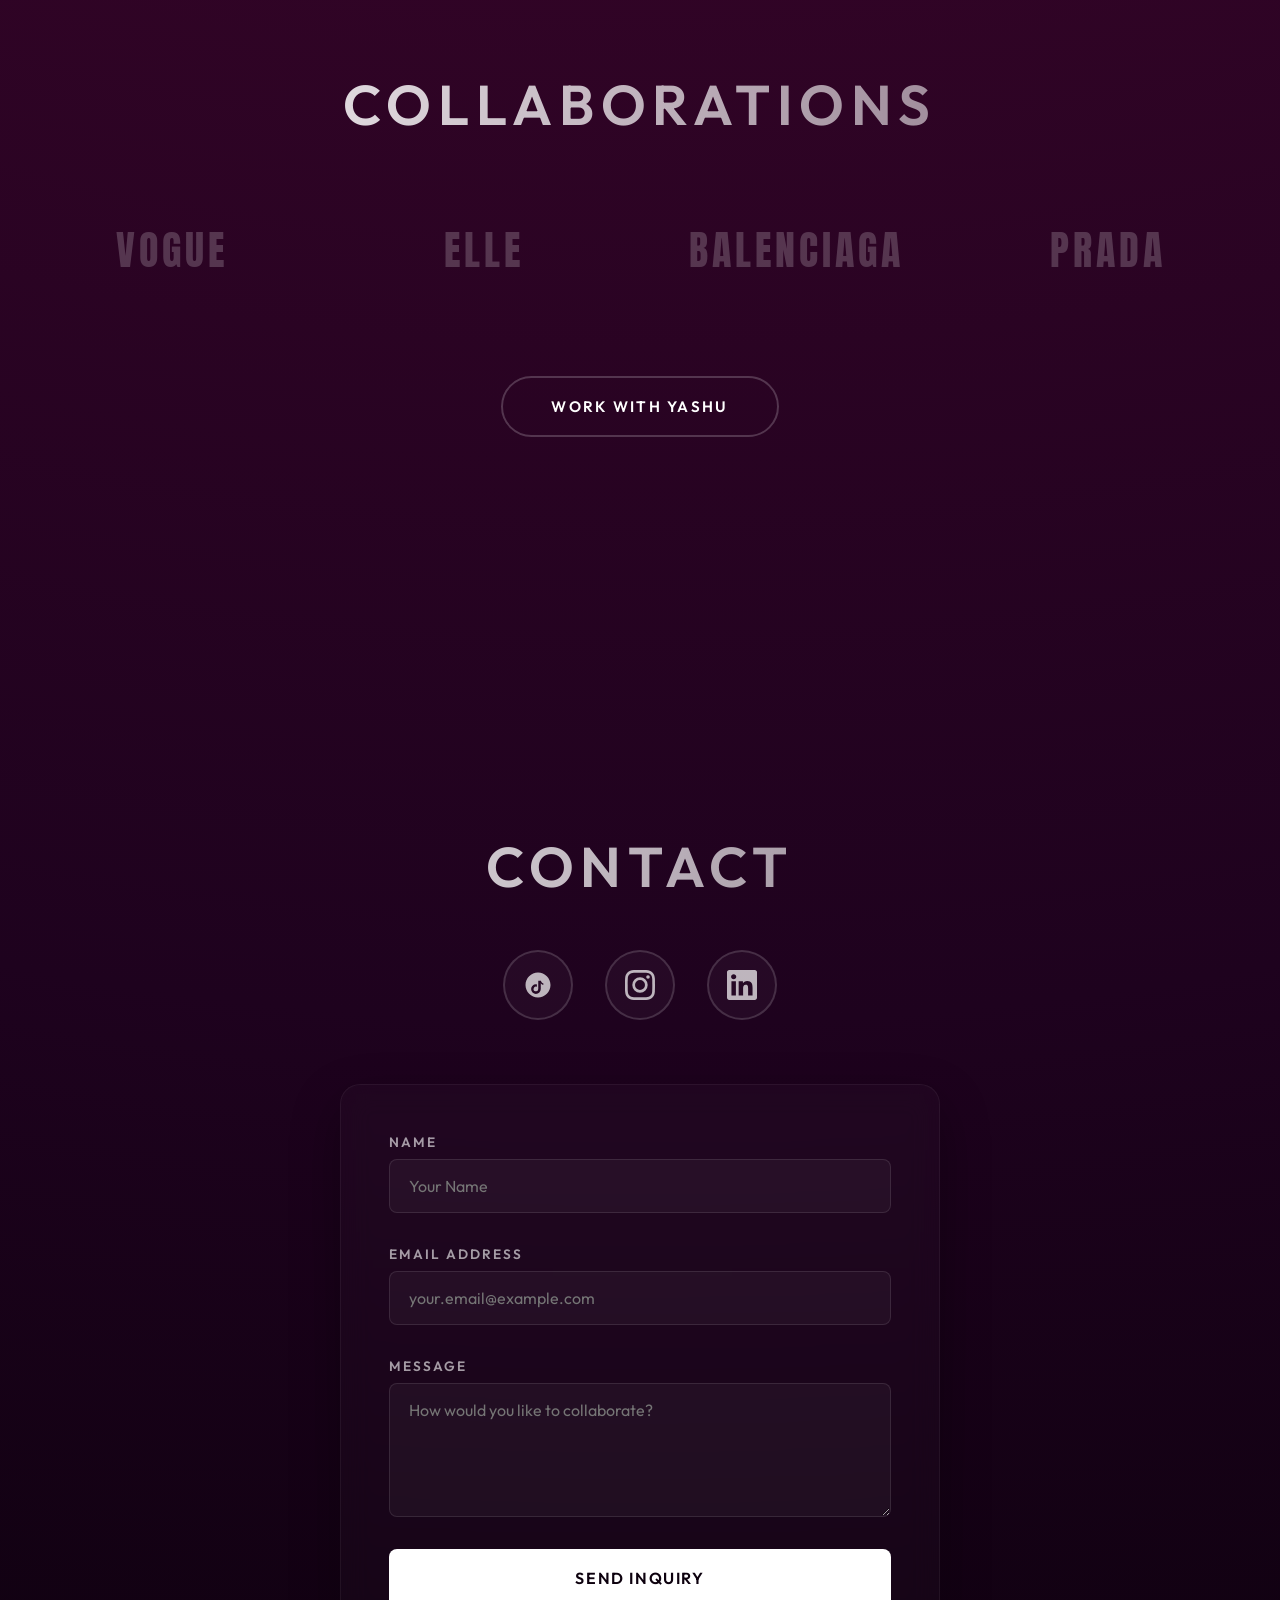
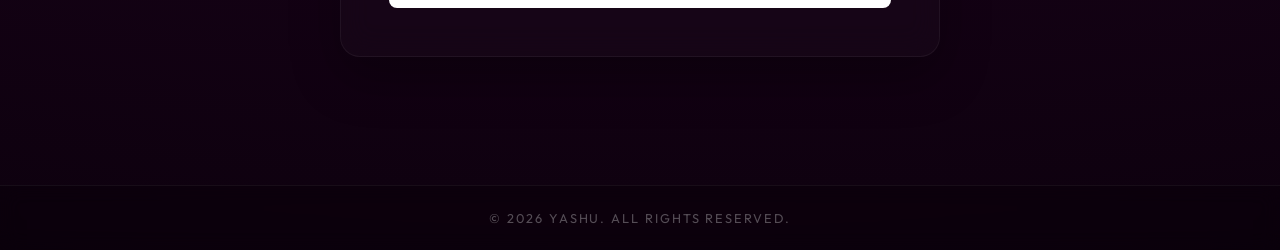
==== commit ef0481a6: "Reorganize portfolio categories, update descriptions, and add optimized compressed images" ====
--- a/index.html
+++ b/index.html
@@ -82,53 +82,31 @@
   <section id="portfolio" class="portfolio-scroll-container">
     <div class="portfolio-sticky-wrapper">
       <div class="portfolio-horizontal-track">
-        <div class="portfolio-slide-panel" data-album="Portfolio/Yashu-P1 copy.png" data-title="Editorial"
-          data-desc="Vogue Magazine">
-          <img src="Portfolio/Yashu-P1 copy.png" alt="Editorial - Vogue" class="portfolio-img">
+        <div class="portfolio-slide-panel" data-link="pageant.html" data-title="Pageant"
+          data-desc="National Showcase">
+          <img src="Pageant/Cover-Pageant.jpeg" alt="Pageant Showcase" class="portfolio-img">
+          <div class="portfolio-overlay">
+            <div class="portfolio-info">
+              <h3>Pageant</h3>
+              <p>National Showcase</p>
+              <span class="click-hint">Click to view full shooting</span>
+            </div>
+          </div>
+        </div>
+        <div class="portfolio-slide-panel" data-link="editorial.html" data-title="Editorial"
+          data-desc="Model Photoshoots">
+          <img src="Editorial/Cover-Editorial.jpeg" alt="Editorial - Model Photoshoots" class="portfolio-img">
           <div class="portfolio-overlay">
             <div class="portfolio-info">
               <h3>Editorial</h3>
-              <p>Vogue Magazine</p>
-              <span class="click-hint">Click to view full shooting</span>
-            </div>
-          </div>
-        </div>
-        <div class="portfolio-slide-panel" data-album="Portfolio/Yashu-P2 copy.png" data-title="Runway"
-          data-desc="Paris Fashion Week">
-          <img src="Portfolio/Yashu-P2 copy.png" alt="Runway - Paris" class="portfolio-img">
-          <div class="portfolio-overlay">
-            <div class="portfolio-info">
-              <h3>Runway</h3>
-              <p>Paris Fashion Week</p>
-              <span class="click-hint">Click to view full shooting</span>
-            </div>
-          </div>
-        </div>
-        <div class="portfolio-slide-panel" data-album="Portfolio/Yashu-P3 copy.png" data-title="Commercial"
-          data-desc="Balenciaga Campaign">
-          <img src="Portfolio/Yashu-P3 copy.png" alt="Commercial - Balenciaga" class="portfolio-img">
-          <div class="portfolio-overlay">
-            <div class="portfolio-info">
-              <h3>Commercial</h3>
-              <p>Balenciaga Campaign</p>
-              <span class="click-hint">Click to view full shooting</span>
-            </div>
-          </div>
-        </div>
-        <div class="portfolio-slide-panel" data-album="Portfolio/Yashu-P4 copy.png" data-title="Editorial"
-          data-desc="Elle Magazine">
-          <img src="Portfolio/Yashu-P4 copy.png" alt="Editorial - Elle" class="portfolio-img">
-          <div class="portfolio-overlay">
-            <div class="portfolio-info">
-              <h3>Editorial</h3>
-              <p>Elle Magazine</p>
-              <span class="click-hint">Click to view full shooting</span>
-            </div>
-          </div>
-        </div>
-        <div class="portfolio-slide-panel" data-album="Portfolio/Screenshot 2026-08-06 at 3.28.40 PM.png"
-          data-title="Creative" data-desc="Studio Series">
-          <img src="Portfolio/Screenshot 2026-08-06 at 3.28.40 PM.png" alt="Creative" class="portfolio-img">
+              <p>Model Photoshoots</p>
+              <span class="click-hint">Click to view full shooting</span>
+            </div>
+          </div>
+        </div>
+        <div class="portfolio-slide-panel" data-link="creative.html" data-title="Creative"
+          data-desc="Studio Series">
+          <img src="Creative/Cover-Creative.JPG" alt="Creative Series" class="portfolio-img">
           <div class="portfolio-overlay">
             <div class="portfolio-info">
               <h3>Creative</h3>
@@ -137,23 +115,23 @@
             </div>
           </div>
         </div>
-        <div class="portfolio-slide-panel" data-link="street.html" data-title="High Fashion"
-          data-desc="Casual Showcase">
-          <img src="Portfolio/Screenshot 2026-08-06 at 3.30.54 PM.png" alt="High Fashion" class="portfolio-img">
-          <div class="portfolio-overlay">
-            <div class="portfolio-info">
-              <h3>High Fashion</h3>
-              <p>Casual Showcase</p>
-              <span class="click-hint">Click to view album</span>
-            </div>
-          </div>
-        </div>
-        <div class="portfolio-slide-panel" data-link="dance.html" data-title="Bharatnatyam Dance"
+        <div class="portfolio-slide-panel" data-link="cultural.html" data-title="Cultural"
+          data-desc="Traditional Showcase">
+          <img src="Cultural/Cover-Cultural.jpeg" alt="Cultural - Traditional Showcase" class="portfolio-img">
+          <div class="portfolio-overlay">
+            <div class="portfolio-info">
+              <h3>Cultural</h3>
+              <p>Traditional Showcase</p>
+              <span class="click-hint">Click to view full shooting</span>
+            </div>
+          </div>
+        </div>
+        <div class="portfolio-slide-panel" data-link="dance.html" data-title="Dance"
           data-desc="Classical Performance">
-          <img src="Portfolio/Dance/Yashu-P5.png" alt="Bharatnatyam Dance" class="portfolio-img">
-          <div class="portfolio-overlay">
-            <div class="portfolio-info">
-              <h3>Bharatnatyam Dance</h3>
+          <img src="Dance/Cover-Dance.jpeg" alt="Dance Performance" class="portfolio-img">
+          <div class="portfolio-overlay">
+            <div class="portfolio-info">
+              <h3>Dance</h3>
               <p>Classical Performance</p>
               <span class="click-hint">Click to view album</span>
             </div>
@@ -211,16 +189,17 @@
               d="M12 2.163c3.204 0 3.584.012 4.85.07 3.252.148 4.771 1.691 4.919 4.919.058 1.265.069 1.645.069 4.849 0 3.205-.012 3.584-.069 4.849-.149 3.225-1.664 4.771-4.919 4.919-1.266.058-1.644.07-4.85.07-3.204 0-3.584-.012-4.849-.07-3.26-.149-4.771-1.699-4.919-4.92-.058-1.265-.07-1.644-.07-4.849 0-3.204.013-3.583.07-4.849.149-3.227 1.664-4.771 4.919-4.919 1.266-.057 1.645-.069 4.849-.069zM12 0C8.741 0 8.333.014 7.053.072 2.695.272.273 2.69.073 7.051.014 8.333 0 8.741 0 12c0 3.259.014 3.668.072 4.948.2 4.358 2.618 6.78 6.98 6.98 1.281.058 1.689.072 4.948.072 3.259 0 3.668-.014 4.948-.072 4.354-.2 6.782-2.618 6.979-6.98.059-1.28.073-1.689.073-4.948 0-3.259-.014-3.667-.072-4.947-.196-4.354-2.617-6.78-6.979-6.98C15.668.014 15.259 0 12 0zm0 5.838a6.162 6.162 0 1 0 0 12.324 6.162 6.162 0 0 0 0-12.324zM12 16a4 4 0 1 1 0-8 4 4 0 0 1 0 8zm6.406-11.845a1.44 1.44 0 1 0 0 2.881 1.44 1.44 0 0 0 0-2.881z" />
           </svg>
         </a>
-        <a href="https://youtube.com" target="_blank" class="social-circle-link" aria-label="YouTube">
+        <a href="https://linkedin.com/in/yashu-gurazada-0ba8aa211" target="_blank" class="social-circle-link"
+          aria-label="LinkedIn">
           <svg class="social-icon" viewBox="0 0 24 24" fill="currentColor">
             <path
-              d="M23.498 6.163a3.003 3.003 0 0 0-2.11-2.11C19.518 3.545 12 3.545 12 3.545s-7.518 0-9.388.507a3.003 3.003 0 0 0-2.11 2.11C0 8.033 0 12 0 12s0 3.967.502 5.837a3.003 3.003 0 0 0 2.11 2.11C4.482 20.455 12 20.455 12 20.455s7.518 0 9.388-.507a3.003 3.003 0 0 0 2.11-2.11C24 15.967 24 12 24 12s0-3.967-.502-5.837zM9.545 15.568V8.432L15.818 12l-6.273 3.568z" />
+              d="M22.23 0H1.77C.8 0 0 .77 0 1.72v20.56C0 23.23.8 24 1.77 24h20.46c.98 0 1.77-.77 1.77-1.72V1.72C24 .77 23.2 0 22.23 0zM7.12 20.45H3.56V9h3.56v11.45zM5.34 7.43c-1.14 0-2.06-.92-2.06-2.06 0-1.14.92-2.06 2.06-2.06 1.14 0 2.06.92 2.06 2.06 0 1.14-.92 2.06-2.06 2.06zm15.11 13.02h-3.56v-5.6c0-1.34-.03-3.05-1.86-3.05-1.86 0-2.14 1.45-2.14 2.95v5.7H9.33V9h3.42v1.56h.05c.48-.9 1.64-1.85 3.37-1.85 3.6 0 4.27 2.37 4.27 5.45v6.29z" />
           </svg>
         </a>
       </div>
 
       <!-- Inquiries Form -->
-      <form action="https://formsubmit.co/sai.gutala@gmail.com" method="POST" class="contact-form">
+      <form action="https://formsubmit.co/yashugurazada@gmail.com" method="POST" class="contact-form">
         <!-- FormSubmit customization fields -->
         <input type="hidden" name="_subject" value="New Inquiry from Yashu Official Site">
         <input type="hidden" name="_template" value="table">
@@ -245,8 +224,9 @@
 
   <!-- Subtle Footer Info -->
   <footer>
-    <div class="footer-content">
-      <p class="scrolling-text">PORTFOLIO &bull; FASHION &bull; MODELING &bull; ACTING &bull; COMMERCIAL</p>
+    <div class="footer-content" style="text-align: center;">
+      <p style="font-size: 0.8rem; letter-spacing: 0.15em; color: rgba(255, 255, 255, 0.3); text-transform: uppercase;">
+        &copy; 2026 YASHU. All Rights Reserved.</p>
     </div>
   </footer>
 
